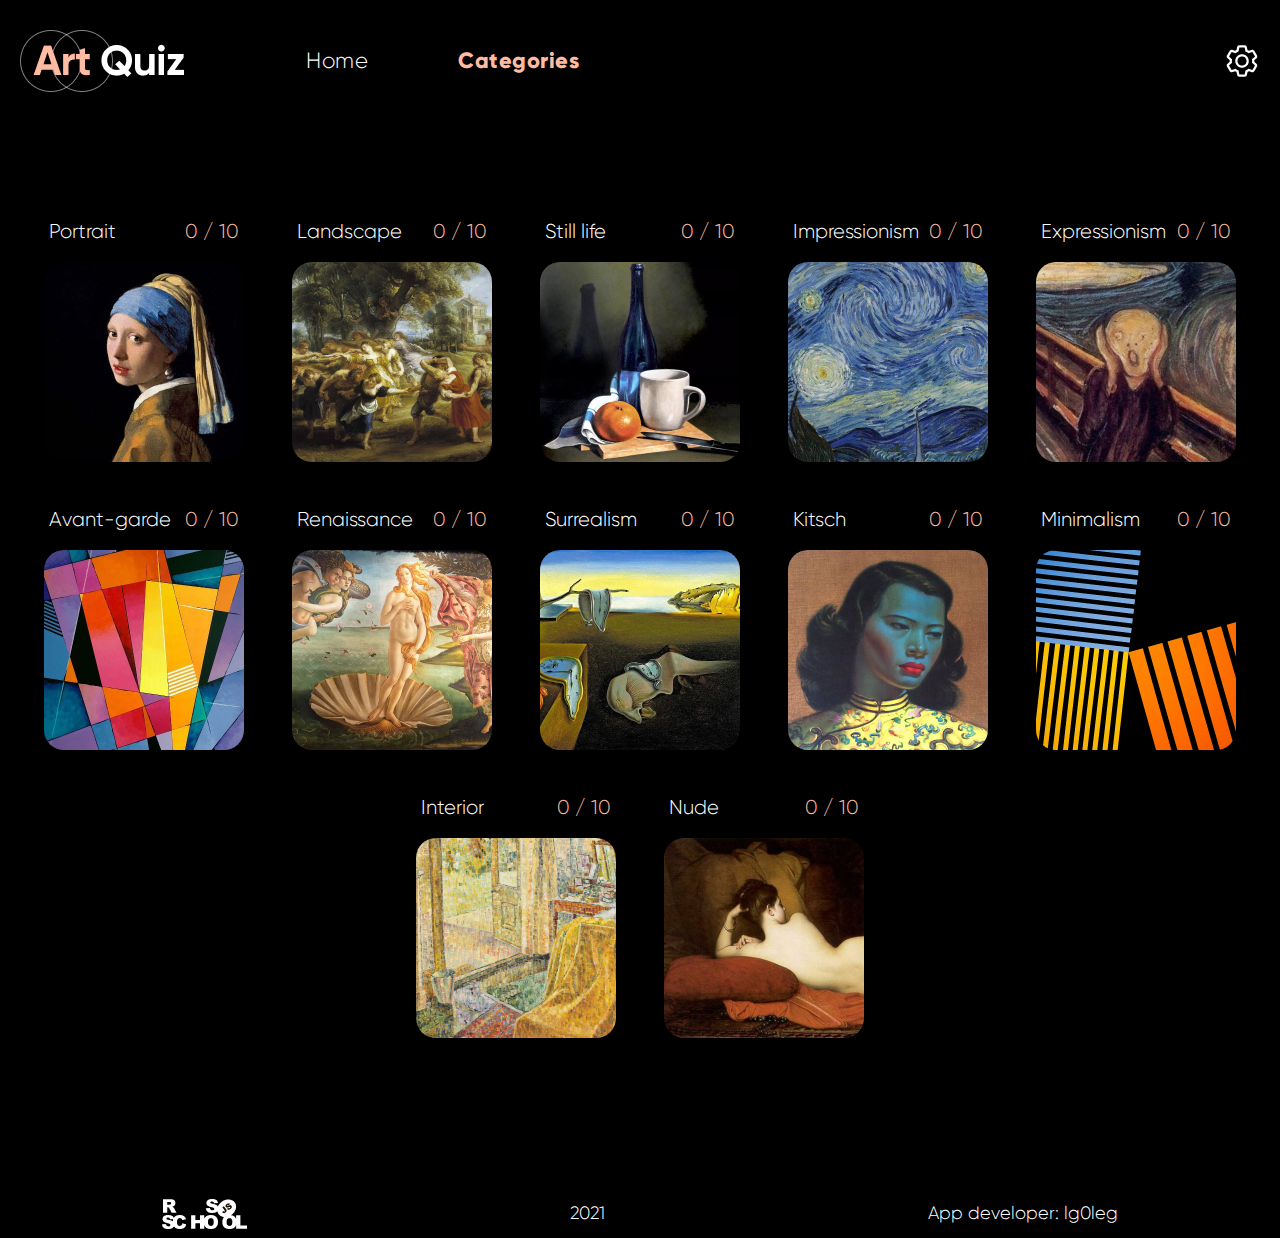
==== html/categories.html @ 0231eb22 "feat: add files" ====
<!DOCTYPE html>
<html lang="en">
  <head>
    <meta charset="UTF-8" />
    <meta http-equiv="X-UA-Compatible" content="IE=edge" />
    <meta name="viewport" content="width=device-width, initial-scale=1.0" />
    <title>Categories</title>
    <link href="../assets/app-img/favicon.ico" rel="shortcut icon" />
    <link rel="stylesheet" href="../assets/css/style-categories.css" />
    <link rel="stylesheet" href="../assets/css/reset.css" />
  </head>
  <body>
    <header>
      <div class="header-wrap container">
        <div class="nav">
          <a href="../index.html" class="logo-link-to-home">
            <img src="../assets/app-img/LogoCategories.png" alt="logo" width="166" height="62" />
          </a>
          <a href="../index.html" class="link-to-home">
            <p>Home</p>
          </a>
          <p class="pink-text categories-text">Categories</p>
        </div>
        <div class="button-settings">
          <a href="#" class="settings-link">
            <img src="../assets/app-img/carbon_settings.png" alt="settings button" width="36" height="36" />
          </a>
        </div>
      </div>
    </header>

    <main>
      <div class="text-container-for-mobile container">
        <p>Categories</p>
      </div>
      <div class="cards container" id="categoriesContainer">
        <div class="card-item">
          <div class="card-categorie">
            <p class="categorie-name">Portrait</p>
            <div class="answer-counter">
              <span id="portrait-result" class="pink-text">0</span>
              <span class="pink-text">/</span>
              <span class="pink-text">10</span>
            </div>
          </div>
          <div class="card-picture">
            <a href="./quiz.html" class="link-to-quiz">
              <img class="card-picture-img" id="portrait" src="../assets/categories-img/Portrait.jpg" alt="Portrait" />
            </a>
          </div>
        </div>

        <div class="card-item">
          <div class="card-categorie">
            <p class="categorie-name">Landscape</p>
            <div class="answer-counter">
              <span id="landscape-result" class="pink-text">0</span>
              <span class="pink-text">/</span>
              <span class="pink-text">10</span>
            </div>
          </div>
          <div class="card-picture">
            <a href="./quiz.html" class="link-to-quiz">
              <img class="card-picture-img" id="landscape" src="../assets/categories-img/Landscape.jpg" alt="Landscape" />
            </a>
          </div>
        </div>

        <div class="card-item">
          <div class="card-categorie">
            <p class="categorie-name">Still life</p>
            <div class="answer-counter">
              <span id="stillLife-result" class="pink-text">0</span>
              <span class="pink-text">/</span>
              <span class="pink-text">10</span>
            </div>
          </div>
          <div class="card-picture">
            <a href="./quiz.html" class="link-to-quiz">
              <img class="card-picture-img" id="stillLife" src="../assets/categories-img/StillLife.jpg" alt="Still life" />
            </a>
          </div>
        </div>

        <div class="card-item">
          <div class="card-categorie">
            <p class="categorie-name">Impressionism</p>
            <div class="answer-counter">
              <span id="impressionism-result" class="pink-text">0</span>
              <span class="pink-text">/</span>
              <span class="pink-text">10</span>
            </div>
          </div>
          <div class="card-picture">
            <a href="./quiz.html" class="link-to-quiz">
              <img class="card-picture-img" id="impressionism" src="../assets/categories-img/Impressionism.jpg" alt="Impressionism" />
            </a>
          </div>
        </div>

        <div class="card-item">
          <div class="card-categorie">
            <p class="categorie-name">Expressionism</p>
            <div class="answer-counter">
              <span id="expressionism-result" class="pink-text">0</span>
              <span class="pink-text">/</span>
              <span class="pink-text">10</span>
            </div>
          </div>
          <div class="card-picture">
            <a href="./quiz.html" class="link-to-quiz">
              <img class="card-picture-img" id="expressionism" src="../assets/categories-img/Expressionism.jpg" alt="Expressionism" />
            </a>
          </div>
        </div>

        <div class="card-item">
          <div class="card-categorie">
            <p class="categorie-name">Avant-garde</p>
            <div class="answer-counter">
              <span id="avantgarde-result" class="pink-text">0</span>
              <span class="pink-text">/</span>
              <span class="pink-text">10</span>
            </div>
          </div>
          <div class="card-picture">
            <a href="./quiz.html" class="link-to-quiz">
              <img class="card-picture-img" id="avantgarde" src="../assets/categories-img/Avantgarde.jpg" alt="Avant-garde" />
            </a>
          </div>
        </div>

        <div class="card-item">
          <div class="card-categorie">
            <p class="categorie-name">Renaissance</p>
            <div class="answer-counter">
              <span id="renaissance-result" class="pink-text">0</span>
              <span class="pink-text">/</span>
              <span class="pink-text">10</span>
            </div>
          </div>
          <div class="card-picture">
            <a href="./quiz.html" class="link-to-quiz">
              <img class="card-picture-img" id="renaissance" src="../assets/categories-img/Renaissance.jpeg" alt="Renaissance" />
            </a>
          </div>
        </div>

        <div class="card-item">
          <div class="card-categorie">
            <p class="categorie-name">Surrealism</p>
            <div class="answer-counter">
              <span id="surrealism-result" class="pink-text">0</span>
              <span class="pink-text">/</span>
              <span class="pink-text">10</span>
            </div>
          </div>
          <div class="card-picture">
            <a href="./quiz.html" class="link-to-quiz">
              <img class="card-picture-img" id="surrealism" src="../assets/categories-img/Surrealism.jpg" alt="Surrealism" />
            </a>
          </div>
        </div>

        <div class="card-item">
          <div class="card-categorie">
            <p class="categorie-name">Kitsch</p>
            <div class="answer-counter">
              <span id="kitsch-result" class="pink-text">0</span>
              <span class="pink-text">/</span>
              <span class="pink-text">10</span>
            </div>
          </div>
          <div class="card-picture">
            <a href="./quiz.html" class="link-to-quiz">
              <img class="card-picture-img" id="kitsch" src="../assets/categories-img/Kitsch.jpg" alt="Kitsch" />
            </a>
          </div>
        </div>

        <div class="card-item">
          <div class="card-categorie">
            <p class="categorie-name">Minimalism</p>
            <div class="answer-counter">
              <span id="minimalism-result" class="pink-text">0</span>
              <span class="pink-text">/</span>
              <span class="pink-text">10</span>
            </div>
          </div>
          <div class="card-picture">
            <a href="./quiz.html" class="link-to-quiz">
              <img class="card-picture-img" id="minimalism" src="../assets/categories-img/Minimalism.jpeg" alt="Minimalism" />
            </a>
          </div>
        </div>

        <div class="card-item">
          <div class="card-categorie">
            <p class="categorie-name">Interior</p>
            <div class="answer-counter">
              <span id="interior-result" class="pink-text">0</span>
              <span class="pink-text">/</span>
              <span class="pink-text">10</span>
            </div>
          </div>
          <div class="card-picture">
            <a href="./quiz.html" class="link-to-quiz">
              <img class="card-picture-img" id="interior" src="../assets/categories-img/Interior.jpg" alt="Interior" />
            </a>
          </div>
        </div>

        <div class="card-item">
          <div class="card-categorie">
            <p class="categorie-name">Nude</p>
            <div class="answer-counter">
              <span id="nude-result" class="pink-text">0</span>
              <span class="pink-text">/</span>
              <span class="pink-text">10</span>
            </div>
          </div>
          <div class="card-picture">
            <a href="./quiz.html" class="link-to-quiz">
              <img class="card-picture-img" id="nude" src="../assets/categories-img/Nude.jpg" alt="Nude" />
            </a>
          </div>
        </div>
      </div>
    </main>

    <footer>
      <div class="footer-wrap">
        <a href="https://rs.school/js/" target="_blank">
          <img class="footer-logo-rs" src="../assets/app-img/rs_school_logo.png" alt="rs school logo" />
        </a>
        <p class="year">2021</p>
        <a class="author" href="https://github.com/lg0leg" target="_blank">
          <p><span class="author-span">App developer: </span> lg0leg</p>
        </a>
      </div>
    </footer>

    <script src="../assets/js/categoriesPage.js"></script>
  </body>
</html>
---- assets/css/style-categories.css ----
@font-face {
  font-family: Gilroy;
  src: url('../fonts/Gilroy-Light.otf') format('opentype');
}
@font-face {
  font-family: Gilroy;
  font-weight: bold;
  src: url('../fonts/Gilroy-ExtraBold.otf') format('opentype');
}

html {
  box-sizing: border-box;
}

*,
*::before,
*::after {
  box-sizing: inherit;
}

body {
  width: 100%;
  height: 100vh;
  background: black;
  color: #ffffff;
  font-family: Gilroy;
}

.container {
  margin: 0 auto;
  max-width: 1440px;
}

.header-wrap {
  padding-top: 30px;
  padding-bottom: 30px;
  height: 122px;
  display: flex;
  justify-content: space-between;
}

.nav {
  display: flex;
  align-items: center;
  font-size: 22px;
  font-family: Gilroy;
  letter-spacing: 0.5px;
}

.logo-link-to-home {
  text-decoration: none;
}

.link-to-home {
  margin-left: 120px;
  text-decoration: none;
  color: #ffffff;
}

.pink-text {
  color: #ffbca2;
}

.categories-text {
  margin-left: 90px;
  font-weight: bold;
}

.button-settings {
  height: 100%;
  display: flex;
  align-items: center;
}

.button-settings:hover {
  opacity: 0.8;
}

.button-settings:active {
  opacity: 0.6;
}

.settings-link {
  text-decoration: none;
}

.settings-link:focus {
  outline: none;
}

.text-container-for-mobile {
  display: none;
  height: 0;
}

.cards {
  padding-top: 100px;
  padding-bottom: 150px;
  display: flex;
  flex-wrap: wrap;
  justify-content: center;
  gap: 48px;
  transition: padding 2s;
}

.card-item {
  width: 200px;
  height: 240px;
  /* box-shadow: -5px -5px 5px -5px rgba(255, 188, 162, 0.6); */
}

.card-categorie {
  display: flex;
  justify-content: space-between;
  align-items: top;
  padding-left: 5px;
  padding-right: 5px;
  width: 100%;
  height: 40px;
}

.categorie-name,
.answer-counter {
  font-family: Gilroy;
  font-size: 20px;
  line-height: 20px;
}

.card-picture {
  width: 200px;
  height: 200px;
}

.card-picture-img {
  width: 100%;
  border-radius: 20px;
  height: 100%;
}

.img-black-filter {
  filter: grayscale(100%);
}

.footer-wrap {
  min-height: 50px;
  height: 100%;
  display: flex;
  justify-content: space-around;
  align-items: center;
  color: #ffffff;
  font-family: Gilroy;
  font-size: 18px;
}

.footer-logo-rs {
  width: 85px;
  height: 31px;
}

.author {
  text-decoration: none;
  color: inherit;
}

@media (max-width: 1460px) {
  .header-wrap {
    padding-left: 20px;
    padding-right: 20px;
    transition: padding 2s;
  }
}

@media (max-width: 768px) {
  .cards {
    padding-top: 20px;
    padding-bottom: 50px;
    gap: 48px;
    transition: padding 2s;
  }

  .footer-wrap {
    font-size: 16px;
  }

  .footer-logo-rs {
    width: 70px;
    height: 26px;
  }
}

@media (max-width: 700px) {
  .categories-text {
    display: none;
  }

  .text-container-for-mobile {
    display: block;
    font-family: Gilroy;
    font-size: 24px;
    line-height: 28px;
    padding-top: 20px;
    padding-bottom: 60px;
    padding-left: 20px;
  }
}

@media (max-width: 520px) {
  .link-to-home {
    display: none;
  }

  .author-span {
    display: none;
  }

  .footer-wrap {
    font-size: 14px;
  }

  .footer-logo-rs {
    width: 61px;
    height: 23px;
  }
}
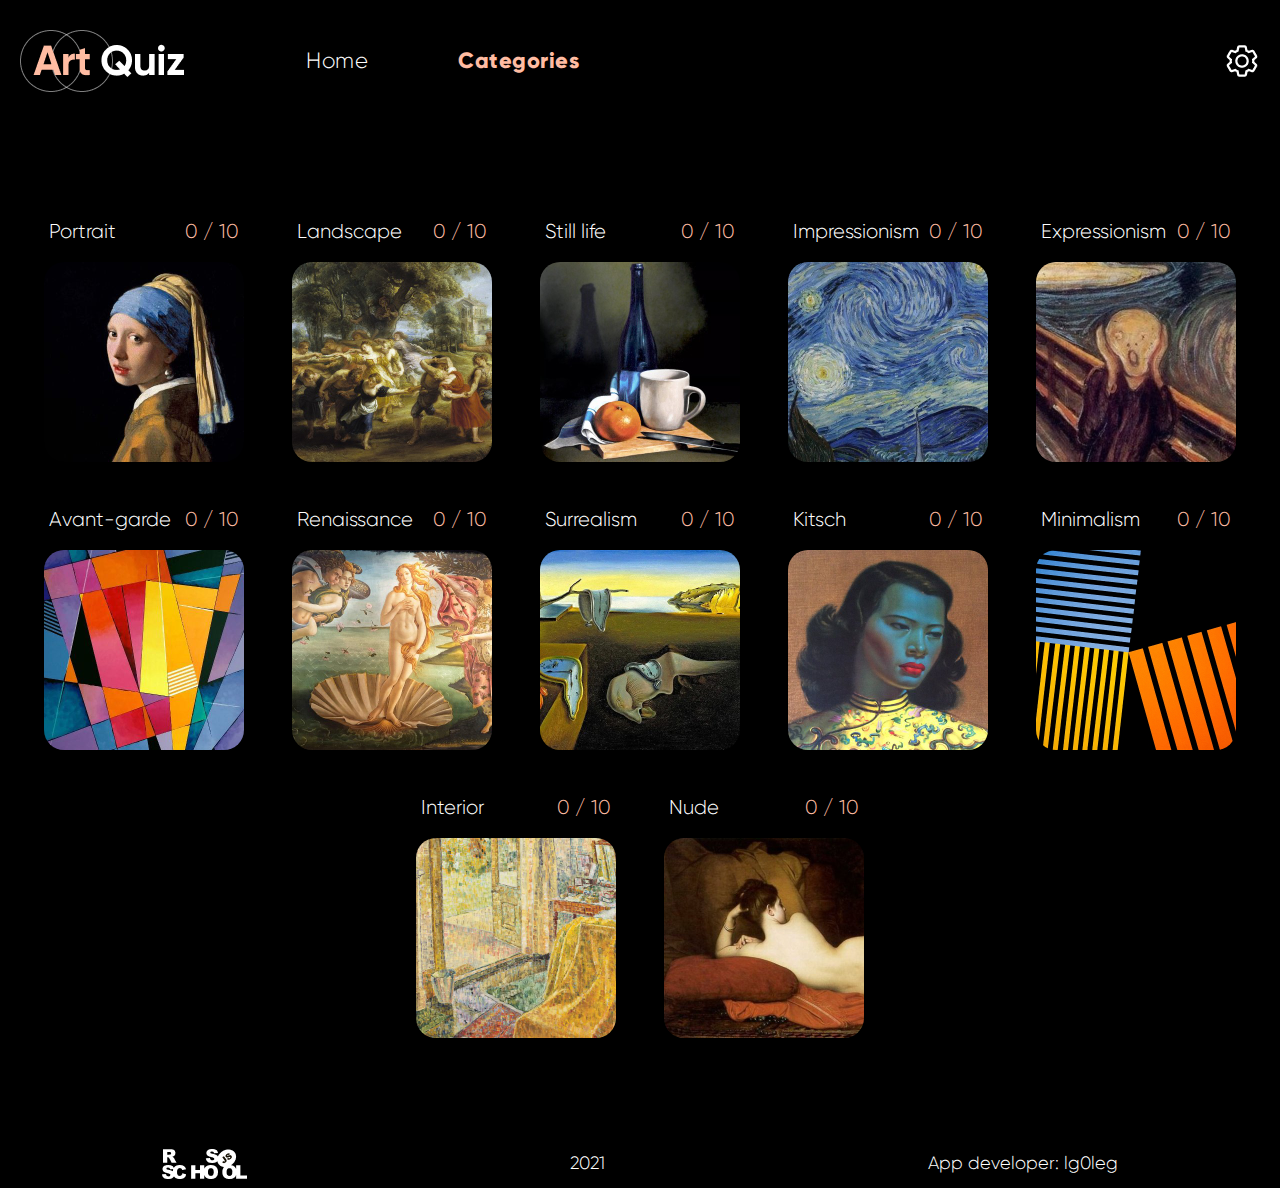
==== commit a9cc517a: "feat: add sound for home button" ====
--- a/html/categories.html
+++ b/html/categories.html
@@ -6,25 +6,28 @@
     <meta name="viewport" content="width=device-width, initial-scale=1.0" />
     <title>Categories</title>
     <link href="../assets/app-img/favicon.ico" rel="shortcut icon" />
+    <link rel="stylesheet" href="../assets/css/reset.css" />
+    <link rel="stylesheet" href="../assets/css/settings.css" />
     <link rel="stylesheet" href="../assets/css/style-categories.css" />
-    <link rel="stylesheet" href="../assets/css/reset.css" />
   </head>
   <body>
     <header>
       <div class="header-wrap container">
         <div class="nav">
-          <a href="../index.html" class="logo-link-to-home">
+          <a href="../index.html" class="logo-link-to-home" id="logo-link-to-home">
             <img src="../assets/app-img/LogoCategories.png" alt="logo" width="166" height="62" />
           </a>
-          <a href="../index.html" class="link-to-home">
+          <a href="../index.html" class="link-to-home" id="link-to-home">
             <p>Home</p>
           </a>
           <p class="pink-text categories-text">Categories</p>
         </div>
         <div class="button-settings">
-          <a href="#" class="settings-link">
-            <img src="../assets/app-img/carbon_settings.png" alt="settings button" width="36" height="36" />
-          </a>
+          <img class="settings-icon" id="button-settings-categories" src="../assets/app-img/carbon_settings.png" alt="settings button" width="36" height="36" />
+          <div class="settings-modal" id="settings-modal">
+            <p>sound</p>
+            <div class="switch-btn" id="switcher"></div>
+          </div>
         </div>
       </div>
     </header>
--- a/assets/css/settings.css
+++ b/assets/css/settings.css
@@ -0,0 +1,76 @@
+.settings-modal {
+  position: absolute;
+  right: 36px;
+  top: 36px;
+  width: 200px;
+  height: 100px;
+  padding: 10px;
+
+  font-size: 40px;
+  font-family: Gilroy;
+  font-size: 24px;
+  line-height: 22px;
+  color: #fff;
+  text-transform: capitalize;
+  background-color: rgba(0, 0, 0, 0.5);
+  border-radius: 10px;
+  border: 1px solid #fff;
+
+  display: grid;
+  grid-template-rows: 1fr 1fr;
+  justify-items: center;
+  align-items: center;
+
+  visibility: hidden;
+  opacity: 0;
+  transition: all 0.5s;
+}
+
+.settings-modal-active {
+  visibility: visible;
+  opacity: 1;
+}
+
+/*ползунок*/
+:root {
+  --switcher-width: 50px;
+}
+
+.switch-btn {
+  display: inline-block;
+  width: var(--switcher-width);
+  height: calc(var(--switcher-width) / 2);
+  border-radius: calc(var(--switcher-width) / 4);
+  background: #bfbfbf;
+  z-index: 0;
+  margin: 0;
+  padding: 0;
+  border: none;
+  cursor: pointer;
+  position: relative;
+  transition-duration: 300ms;
+  /* border: 2px solid #5d5d5d; */
+}
+
+.switch-btn-on {
+  background: #ffbca2;
+}
+
+.switch-btn::after {
+  content: '';
+  height: calc(var(--switcher-width) / 2);
+  width: calc(var(--switcher-width) / 2);
+  border-radius: calc(var(--switcher-width) / 4);
+  background: #fff;
+  top: 0;
+  left: 0;
+  transition-duration: 300ms;
+  position: absolute;
+  z-index: 1;
+  /* box-sizing: border-box;
+  border: 1px solid #bababa; */
+}
+
+.switch-btn-on::after {
+  left: calc(var(--switcher-width) / 2);
+}
--- a/assets/css/style-categories.css
+++ b/assets/css/style-categories.css
@@ -67,25 +67,24 @@
 }
 
 .button-settings {
+  position: relative;
   height: 100%;
   display: flex;
   align-items: center;
 }
 
-.button-settings:hover {
+.settings-icon:hover {
   opacity: 0.8;
 }
 
-.button-settings:active {
-  opacity: 0.6;
-}
-
-.settings-link {
-  text-decoration: none;
-}
-
-.settings-link:focus {
-  outline: none;
+.settings-icon:active {
+  transform: scale(0.95);
+}
+
+.settings-modal {
+  right: 0px;
+  top: 66px;
+  background-color: rgba(0, 0, 0, 0.8);
 }
 
 .text-container-for-mobile {
@@ -95,18 +94,19 @@
 
 .cards {
   padding-top: 100px;
-  padding-bottom: 150px;
+  /* padding-bottom: 150px; */
+  padding-bottom: 100px;
   display: flex;
   flex-wrap: wrap;
   justify-content: center;
   gap: 48px;
-  transition: padding 2s;
+  transition: padding 1s;
 }
 
 .card-item {
   width: 200px;
   height: 240px;
-  /* box-shadow: -5px -5px 5px -5px rgba(255, 188, 162, 0.6); */
+  /* box-shadow: -10px -10px 5px -5px rgba(255, 188, 162, 0.3); */
 }
 
 .card-categorie {
@@ -143,7 +143,7 @@
 
 .footer-wrap {
   min-height: 50px;
-  height: 100%;
+  /* height: 100%; */
   display: flex;
   justify-content: space-around;
   align-items: center;
@@ -166,7 +166,6 @@
   .header-wrap {
     padding-left: 20px;
     padding-right: 20px;
-    transition: padding 2s;
   }
 }
 
@@ -175,7 +174,6 @@
     padding-top: 20px;
     padding-bottom: 50px;
     gap: 48px;
-    transition: padding 2s;
   }
 
   .footer-wrap {
